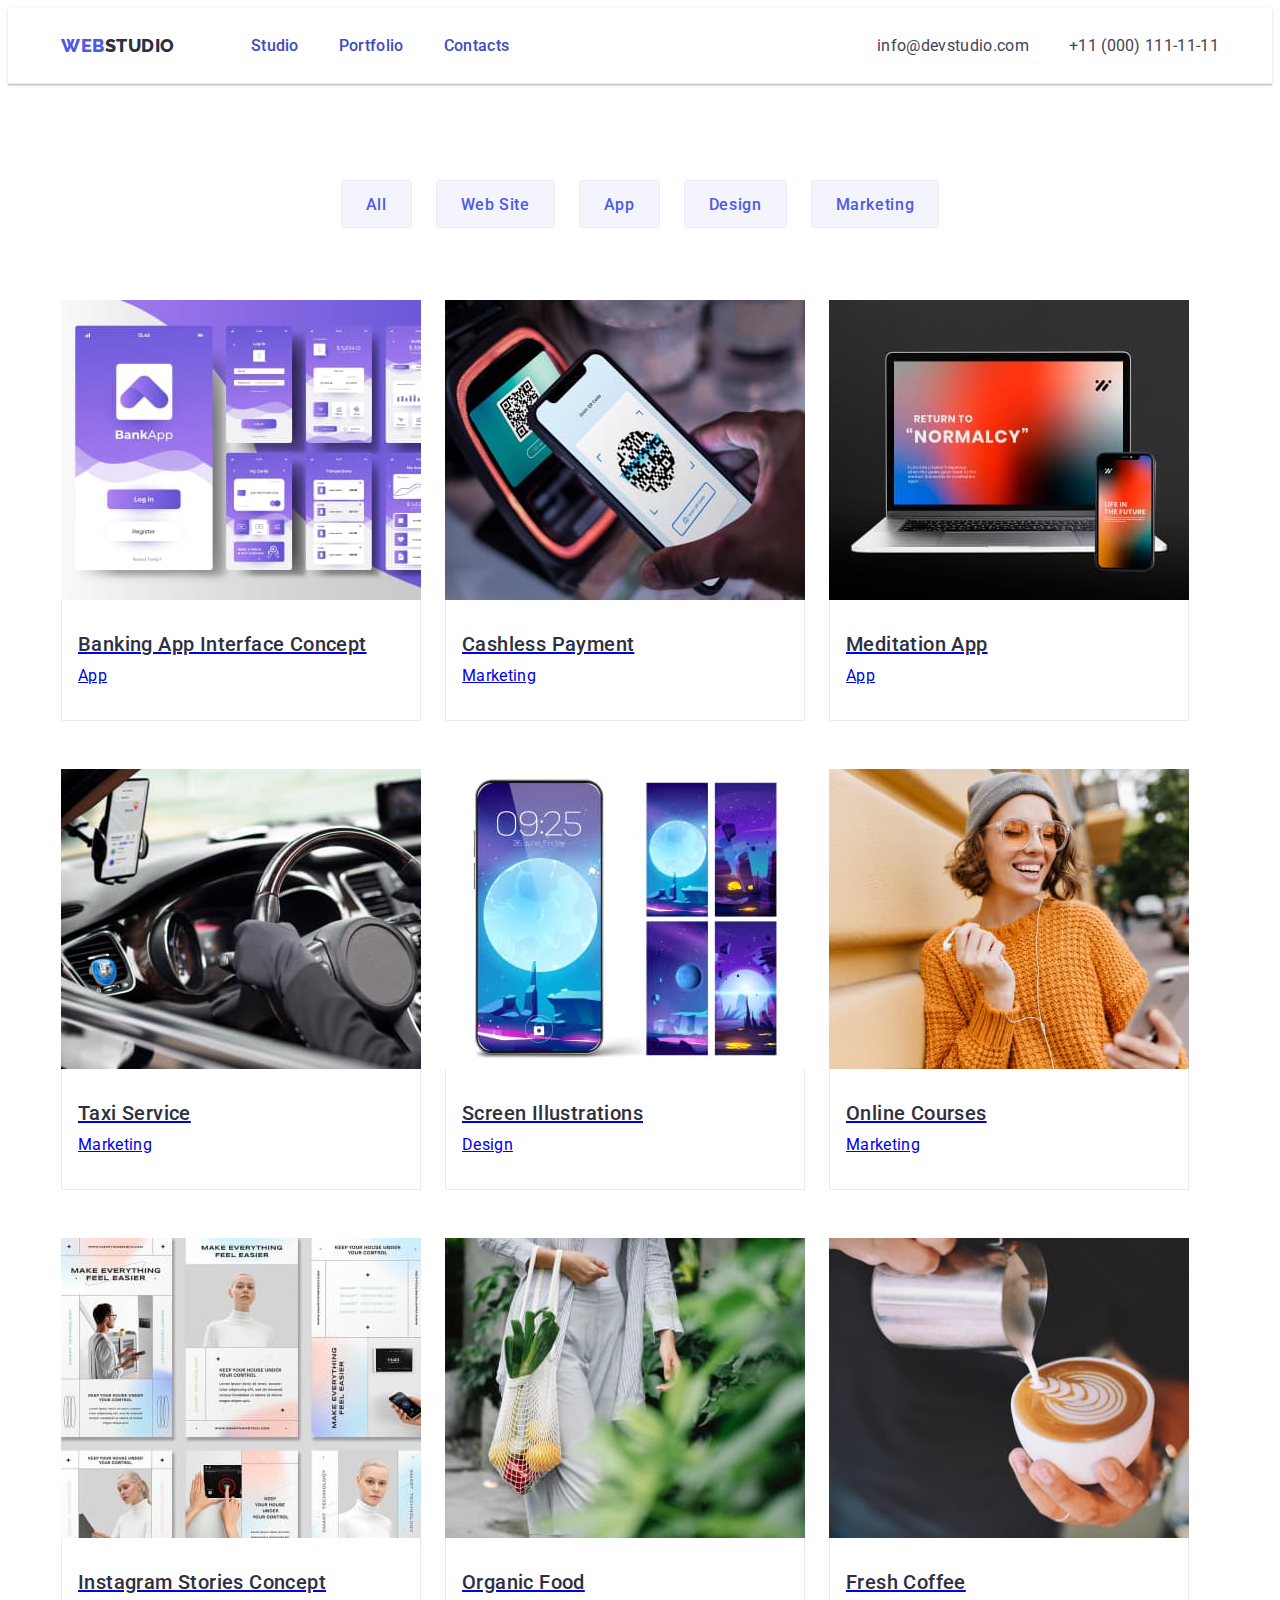
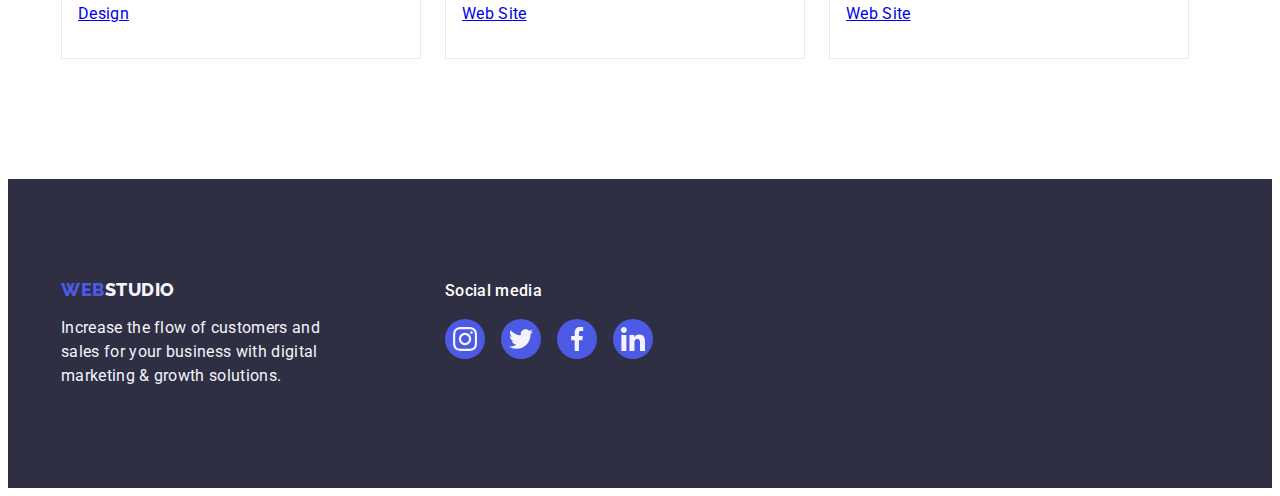
==== portfolio.html @ 9610e41e "05" ====
<!DOCTYPE html>
<html lang="en">
  <head>
    <meta charset="UTF-8" />
    <meta name="viewport" content="width=device-width, initial-scale=1.0" />
    <title>Document</title>
    <link rel="preconnect" href="https://fonts.googleapis.com" />
    <link rel="preconnect" href="https://fonts.gstatic.com" crossorigin />
    <link
      href="https://fonts.googleapis.com/css2?family=Raleway:wght@800&family=Roboto:wght@400;500;700;900&display=swap"
      rel="stylesheet"
    />
    <link
      rel="stylesheet"
      href="https://cdnjs.cloudflare.com/ajax/libs/modern-normalize/2.0.0/modern-normalize.min.css"
      integrity="sha512-4xo8blKMVCiXpTaLzQSLSw3KFOVPWhm/TRtuPVc4WG6kUgjH6J03IBuG7JZPkcWMxJ5huwaBpOpnwYElP/m6wg=="
      crossorigin="anonymous"
      referrerpolicy="no-referrer"
    />
    <link rel="stylesheet" href="./css/styles.css" />
  </head>
  <body class="body">
    <header class="header">
      <div class="container header-container">
        <nav class="header-nav">
          <a class="header-logo link" href="./index.html"
            >Web<span class="header-logo-studio link">Studio</span></a
          >
          <ul class="header-list list">
            <li class="header-item">
              <a class="header-link link" href="./index.html">Studio</a>
            </li>
            <li class="header-item">
              <a class="header-link link" href="./portfolio.html">Portfolio</a>
            </li>
            <li class="header-item">
              <a class="header-link link" href="">Contacts</a>
            </li>
          </ul>
        </nav>
        <address class="header-addres">
          <ul class="header-list list">
            <li class="header-item">
              <a class="header-cont link" href="mailto:info@devstudio.com"
                >info@devstudio.com</a
              >
            </li>
            <li class="header-item">
              <a class="header-cont link" href="tel:+110001111111"
                >+11 (000) 111-11-11</a
              >
            </li>
          </ul>
        </address>
      </div>
    </header>
    <main>
      <section class="section">
        <div class="container port-container">
          <h1 class="visually-hidden">Section1</h1>
          <ul class="port-list-container list">
            <li class="port-item">
              <button class="port-btn" type="button">All</button>
            </li>
            <li class="port-item">
              <button class="port-btn" type="button">Web Site</button>
            </li>
            <li class="port-item">
              <button class="port-btn" type="button">App</button>
            </li>
            <li class="port-item">
              <button class="port-btn" type="button">Design</button>
            </li>
            <li class="port-item">
              <button class="port-btn" type="button">Marketing</button>
            </li>
          </ul>
          <ul class="port-list list">
            <li class="port-item">
              <a class="link-link" href="#">
                <div class="port-img">
                  <img
                    src="./images/Banking.jpg"
                    alt="Banking App Interface
            Concept"
                    width="360"
                    height="300"
                  />
                  <p class="port-img-text">
                    14 Stylish and User-Friendly App Design Concepts · Task
                    Manager App · Calorie Tracker App · Exotic Fruit Ecommerce
                    App · Cloud Storage App
                  </p>
                </div>
                <div class="list-container">
                  <h2 class="port-title">Banking App Interface Concept</h2>
                  <p class="port-text">App</p>
                </div>
              </a>
            </li>
            <li class="port-item">
              <a class="link-link" href="#">
                <div class="port-img">
                  <img
                    src="./images/Cashless.jpg"
                    alt="Cashless Payment"
                    width="360"
                    height="300"
                  />
                  <p class="port-img-text">
                    14 Stylish and User-Friendly App Design Concepts · Task
                    Manager App · Calorie Tracker App · Exotic Fruit Ecommerce
                    App · Cloud Storage App
                  </p>
                </div>
                <div class="list-container">
                  <h2 class="port-title">Cashless Payment</h2>
                  <p class="port-text">Marketing</p>
                </div>
              </a>
            </li>
            <li class="port-item">
              <a class="link-link" href="#">
                <div class="port-img">
                  <img
                    src="./images/Meditation.jpg"
                    alt="Meditation App"
                    width="360"
                    height="300"
                  />
                  <p class="port-img-text">
                    14 Stylish and User-Friendly App Design Concepts · Task
                    Manager App · Calorie Tracker App · Exotic Fruit Ecommerce
                    App · Cloud Storage App
                  </p>
                </div>
                <div class="list-container">
                  <h2 class="port-title">Meditation App</h2>
                  <p class="port-text">App</p>
                </div>
              </a>
            </li>
            <li class="port-item">
              <a class="link-link" href="#">
                <div class="port-img">
                  <img
                    src="./images/Taxi.jpg"
                    alt="Taxi Service"
                    width="360"
                    height="300"
                  />
                  <p class="port-img-text">
                    14 Stylish and User-Friendly App Design Concepts · Task
                    Manager App · Calorie Tracker App · Exotic Fruit Ecommerce
                    App · Cloud Storage App
                  </p>
                </div>
                <div class="list-container">
                  <h2 class="port-title">Taxi Service</h2>
                  <p class="port-text">Marketing</p>
                </div>
              </a>
            </li>
            <li class="port-item">
              <a class="link-link" href="#">
                <div class="port-img">
                  <img
                    src="./images/Screen.jpg"
                    alt="Screen Illustrations"
                    width="360"
                    height="300"
                  />
                  <p class="port-img-text">
                    14 Stylish and User-Friendly App Design Concepts · Task
                    Manager App · Calorie Tracker App · Exotic Fruit Ecommerce
                    App · Cloud Storage App
                  </p>
                </div>
                <div class="list-container">
                  <h2 class="port-title">Screen Illustrations</h2>
                  <p class="port-text">Design</p>
                </div>
              </a>
            </li>
            <li class="port-item">
              <a class="link-link" href="#">
                <div class="port-img">
                  <img
                    src="./images/Online.jpg"
                    alt="Online Courses"
                    width="360"
                    height="300"
                  />
                  <p class="port-img-text">
                    14 Stylish and User-Friendly App Design Concepts · Task
                    Manager App · Calorie Tracker App · Exotic Fruit Ecommerce
                    App · Cloud Storage App
                  </p>
                </div>
                <div class="list-container">
                  <h2 class="port-title">Online Courses</h2>
                  <p class="port-text">Marketing</p>
                </div>
              </a>
            </li>
            <li class="port-item">
              <a class="link-link" href="#">
                <div class="port-img">
                  <img
                    src="./images/Instagram.jpg"
                    alt="Instagram Stories Concept"
                    width="360"
                    height="300"
                  />
                  <p class="port-img-text">
                    14 Stylish and User-Friendly App Design Concepts · Task
                    Manager App · Calorie Tracker App · Exotic Fruit Ecommerce
                    App · Cloud Storage App
                  </p>
                </div>
                <div class="list-container">
                  <h2 class="port-title">Instagram Stories Concept</h2>
                  <p class="port-text">Design</p>
                </div>
              </a>
            </li>
            <li class="port-item">
              <a class="link-link" href="#">
                <div class="port-img">
                  <img
                    src="./images/Organic.jpg"
                    alt="Organic Food"
                    width="360"
                    height="300"
                  />
                  <p class="port-img-text">
                    14 Stylish and User-Friendly App Design Concepts · Task
                    Manager App · Calorie Tracker App · Exotic Fruit Ecommerce
                    App · Cloud Storage App
                  </p>
                </div>
                <div class="list-container">
                  <h2 class="port-title">Organic Food</h2>
                  <p class="port-text">Web Site</p>
                </div>
              </a>
            </li>
            <li class="port-item">
              <a class="link-link" href="#">
                <div class="port-img">
                  <img
                    src="./images/Fresh.jpg"
                    alt="Fresh Coffee"
                    width="360"
                    height="300"
                  />
                  <p class="port-img-text">
                    14 Stylish and User-Friendly App Design Concepts · Task
                    Manager App · Calorie Tracker App · Exotic Fruit Ecommerce
                    App · Cloud Storage App
                  </p>
                </div>
                <div class="list-container">
                  <h2 class="port-title">Fresh Coffee</h2>
                  <p class="port-text">Web Site</p>
                </div>
              </a>
            </li>
          </ul>
        </div>
      </section>
    </main>
    <footer class="footer">
      <div class="container footer-footer">
        <div class="footer-container">
          <a class="footer-logo link" href="./index.html"
            >Web<span class="footer-logo-studio link">Studio</span></a
          >
          <p class="footer-text">
            Increase the flow of customers and sales for your business with
            digital marketing & growth solutions.
          </p>
        </div>
        <div class="footer-soc">
          <p class="footer-media">Social media</p>
          <ul class="footer-soc-list list">
            <li class="footer-soc-item">
              <a class="footer-soc-link link" href>
                <svg class="footer-soc-soc" width="24" height="24">
                  <use href="./images/icons.svg#icon-instagram"></use></svg
              ></a>
            </li>
            <li class="footer-soc-item">
              <a class="footer-soc-link link" href>
                <svg class="footer-soc-soc" width="24" height="24">
                  <use href="./images/icons.svg#icon-twitter"></use></svg
              ></a>
            </li>
            <li class="footer-soc-item">
              <a class="footer-soc-link link" href>
                <svg class="footer-soc-soc" width="24" height="24">
                  <use href="./images/icons.svg#icon-facebook"></use></svg
              ></a>
            </li>
            <li class="footer-soc-item">
              <a class="footer-soc-link link" href>
                <svg class="footer-soc-soc" width="24" height="24">
                  <use href="./images/icons.svg#icon-linkedin"></use></svg
              ></a>
            </li>
          </ul>
        </div>
      </div>
    </footer>
  </body>
</html>
---- css/styles.css ----
:root {
    --body-color: #434455;
    --grad-hero: linear-gradient(rgba(46, 47, 66, 0.70), rgba(46, 47, 66, 0.70));
    --custom-icon: #8e8f99;
    --text-color: #2e2f42;
    --color-white: #FFF;
    --port-img-text: #f4f4fd;
    --fill-icon: #f4f4fd;
}

.link {
    text-decoration: none;
}

.list {
    list-style: none;
}

.visually-hidden {
    position: absolute;
    width: 1px;
    height: 1px;
    margin: -1px;
    border: 0;
    padding: 0;
    white-space: nowrap;
    clip-path: inset(100%);
    clip: rect(0 0 0 0);
    overflow: hidden;
}

p,
h1,
h2,
h3,
h4,
h5,
h6 {
    margin: 0;
}

ul {
    padding-left: 0;
    margin: 0;
}

img {
    display: block;
}

.container {
    width: 1158px;
    padding-left: 15px;
    padding-right: 15px;
    margin: 0 auto;
}

.body {
    font-family: 'Roboto', sans-serif;
    color: #434455;
    background-color: #FFFFFF;
}

/*----------HEADER----------*/

.container {}

.header-logo {
    font-family: 'Raleway', sans-serif;
    font-style: normal;
    font-weight: 800;
    font-size: 18px;
    line-height: 1.17;
    letter-spacing: 0.03em;
    text-transform: uppercase;
    color: #4D5AE5;
    margin-right: 76px
}

.header-container {
    display: flex;
    justify-content: space-between;
}

.header-logo-studio {
    font-family: 'Raleway',
        sans-serif;
    font-style: normal;
    font-weight: 800;
    font-size: 18px;
    line-height: 1.17;
    letter-spacing: 0.03em;
    text-transform: uppercase;
    color: #2E2F42;
}

.header-nav {
    display: flex;
    align-items: center;
}

.header-contacts {
    display: flex;
    align-items: center;
}

.header-list {
    display: flex;
    gap: 40px;
}

.header {
    background-color: none;
    padding-top: 25.5px;
    padding-bottom: 25.5px;
    border-bottom: 1px solid #e7e9fc;
    box-shadow: 0px 1px 6px 0px rgba(46, 47, 66, 0.08), 0px 1px 1px 0px rgba(46, 47, 66, 0.16), 0px 2px 1px 0px rgba(46, 47, 66, 0.08);
}

.header-link {
    font-weight: 500;
    font-size: 16px;
    line-height: 1.5;
    letter-spacing: 0.02em;
    color: #2E2F42;
    padding-top: 24px;
    padding-bottom: 24px;
    position: relative;
    color: #404bbf;
    transition: color 250ms cubic-bezier(0.4, 0, 0.2, 1);
}

.header-link::after {
    content: '';
    position: absolute;
    left: 0;
    bottom: -1px;
    height: 4px;
    background-color: #404bbf;
    border-radius: 2px;
}

.header-link:hover {
    color: #404bbf;
}

.header-link:focus {
    color: #404bbf;
}


.header-addres {
    display: flex;
    align-items: center;
    gap: 40px;
    font-style: normal
}

.addres-container {}

.header-cont {
    font-weight: 400;
    font-size: 16px;
    line-height: 1.5;
    letter-spacing: 0.02em;
    color: var(--body-color);
    padding-top: 24px;
    padding-bottom: 24px;
    transition: color 250ms cubic-bezier(0.4, 0, 0.2, 1);
}

.header-cont:hover {
    color: #404bbf;
}

.header-cont:focus {
    color: #404bbf;
}


/*----------HERO----------*/

.hero {
    background-color: #2E2F42;
    background-image: var(--grad-hero), url(../images/hero-bg.jpg);
    background-repeat: no-repeat;
    background-position: center;
    background-size: cover;
    padding-top: 188px;
    padding-bottom: 188px;
    max-width: 1440px;
}

.hero-title {
    font-weight: 700;
    font-size: 56px;
    line-height: 1.07;
    letter-spacing: 0.02em;
    text-align: center;
    color: #FFFFFF;
    max-width: 496px;
    flex-direction: column;
    flex-shrink: 0;
}

.hero-container {
    display: flex;
    flex-direction: column;
    align-items: center;
    gap: 48px;
}

.btn {}

.btn {
    font-family: 'Roboto',
        sans-serif;
    font-style: normal;
    font-weight: 500;
    font-size: 16px;
    line-height: 1.5;
    letter-spacing: 0.04em;
    color: #FFFFFF;
    background-color: #4D5AE5;
    cursor: pointer;
    display: block;
    min-width: 169px;
    height: 56px;
    border: none;
    border-radius: 4px;
    transition: background-color 250ms cubic-bezier(0.4, 0, 0.2, 1);
}

.btn:hover {
    background-color: #404BBF;
}

.btn:focus {
    background-color: #404BBF;
}

/*----------ABOUT----------*/

.about {
    background-color: #FFFFFF;
    padding-top: 120px;
    padding-bottom: 120px;
}

.about-list {
    display: flex;
    gap: 24px;
}

.about-item {}

.about-title {
    font-weight: 500;
    font-size: 20px;
    line-height: 1.2;
    letter-spacing: 0.02em;
    color: #2E2F42;
    display: flex;
    flex-direction: column;
    margin-bottom: 8px;
}

.about-top-text {
    font-weight: 400;
    font-size: 16px;
    line-height: 1.5;
    letter-spacing: 0.02em;
    color: var(--body-color);
    display: flex;
    width: 264px;
    flex-direction: column;
    align-items: flex-start;
    gap: 8px;
}

.about-icon {
    display: flex;
    align-items: center;
    justify-content: center;
    height: 112px;
    background-color: #f4f4fd;
    border-radius: 4px;
    margin-bottom: 8px;
}

.about-icons {}

.image-container {
    display: flex;
    flex-direction: column;
    align-items: center;
}

.image {
    background-color: #FFFFFF;
    padding-top: 0;
    padding-bottom: 120px;
    display: flex;
}

.image-title {
    font-weight: 700;
    font-size: 36px;
    line-height: 1.11;
    text-align: center;
    letter-spacing: 0.02em;
    text-transform: capitalize;
    color: #2E2F42;
    margin-bottom: 72px;
}

.image-list {
    display: flex;
    gap: 24px;
}

.image-item {
    display: inline-flex;
    flex-direction: column;
    align-items: flex-start;
}

/*----------TEAM----------*/

.team {
    background-color: #F4F4FD;
    padding-top: 120px;
    padding-bottom: 120px;
}

.team-container {
    display: flex;
    flex-direction: column;
    align-items: center;
}

.team-list {
    display: flex;
    gap: 24px;
}

.team-comand {
    padding: 32px 0px;
}

.team-item {
    background-color: #FFFFFF;
    display: inline-flex;
    flex-direction: column;
    justify-content: center;
    align-items: center;
    border-radius: 0px 0px 4px 4px;
    box-shadow: 0px 2px 1px 0px rgba(46, 47, 66, 0.08), 0px 1px 1px 0px rgba(46, 47, 66, 0.16), 0px 1px 6px 0px rgba(46, 47, 66, 0.08);
}

.team-our {
    font-weight: 700;
    font-size: 36px;
    line-height: 1.11;
    letter-spacing: 0.02em;
    text-align: center;
    text-transform: capitalize;
    color: #2E2F42;
    margin-bottom: 72px;
}

.team-name {
    font-weight: 500;
    font-size: 20px;
    line-height: 1.2;
    letter-spacing: 0.02em;
    color: #2E2F42;
    display: flex;
    justify-content: center;
    text-align: center;
    margin-bottom: 8px
}

.team-work {
    font-weight: 400;
    font-size: 16px;
    line-height: 1.5;
    letter-spacing: 0.02em;
    color: var(--body-color);
    display: flex;
    justify-content: center;
    text-align: center;
}

.team-soc-list {
    display: flex;
    justify-content: center;
    gap: 24px;
    margin-top: 8px;
}

.team-soc-item {
    width: 40px;
    height: 40px;
}

.team-soc-link {
    width: 100%;
    height: 100%;
    border-radius: 50%;
    background-color: #4D5AE5;
    display: flex;
    align-items: center;
    justify-content: center;
    transition: background-color 250ms cubic-bezier(0.4, 0, 0.2, 1);
}

.team-soc-link:hover {
    background-color: #404bbf;
}

.team-soc-link:focus {
    background-color: #404bbf;
}

.team-soc-soc {
    fill: var(--fill-icon);
}


.section-customers {
    padding-top: 120px;
    padding-bottom: 120px;
}

.customers-text {
    font-size: 36px;
    line-height: 1.11;
    color: var(--text-color);
    margin-bottom: 72px;
    text-align: center;
}

.customers-item {
    display: flex;
    gap: 24px;
}

.customers-list {
    width: calc((100% - 120px) / 6);
    height: 88px;
}

.customers-link {
    width: 100%;
    height: 100%;
    border: 1px solid #8e8f99;
    border-radius: 4px;
    display: flex;
    align-items: center;
    justify-content: center;
    color: var(--custom-icon);
    transition: border-color 250ms cubic-bezier(0.4, 0, 0.2, 1),
            color 250ms cubic-bezier(0.4, 0, 0.2, 1);
}

.customers-icon {
    fill: currentColor;
}

.customers-link:hover {
    border-color: #404bbf;
    color: #404bbf;
}

.customers-link:focus {
    border-color: #404bbf;
    color: #404bbf;
}

/*----------FOOTER----------*/

.footer-container {
    flex-direction: column;
    margin-right: 120px;
}

.footer-footer {
    display: flex;
    align-items: baseline;
}

.footer {
    background-color: #2E2F42;
    padding-top: 100px;
    padding-bottom: 100px;
}

.footer-logo {
    font-family: 'Raleway', sans-serif;
    font-style: normal;
    font-weight: 800;
    font-size: 18px;
    line-height: 1.17;
    letter-spacing: 0.03em;
    text-transform: uppercase;
    color: #4D5AE5;
    display: inline-block;
    margin-bottom: 16px;
}

.footer-logo-studio {
    font-family: 'Raleway', sans-serif;
    font-style: normal;
    font-weight: 800;
    font-size: 18px;
    line-height: 1.17;
    letter-spacing: 0.03em;
    text-transform: uppercase;
    color: #F4F4FD;
    margin-bottom: 16px;
}
   
.footer-text {
    font-weight: 400;
    font-size: 16px;
    line-height: 1.5;
    letter-spacing: 0.02em;
    color: #F4F4FD;
    display: flex;
    width: 264px;
    flex-direction: column;
    flex-shrink: 0;
}

.footer-soc {
    margin-right: 120px;
}

.footer-media {
    font-weight: 500;
    font-size: 16px;
    line-height: 1.5;
    letter-spacing: 0.02em;
    color: var(--color-white);
    margin-bottom: 16px;
}

.footer-soc-list {
    display: flex;
    gap: 16px;
}

.footer-soc-item {
    width: 40px;
    height: 40px;
}

.footer-soc-link {
    width: 100%;
    height: 100%;
    border-radius: 50%;
    background-color: #4D5AE5;
    display: flex;
    align-items: center;
    justify-content: center;
    transition: background-color 250ms cubic-bezier(0.4, 0, 0.2, 1);
}

.footer-soc-link:hover {
    background-color: #31d0aa;
}

.footer-soc-link:focus {
    background-color: #31d0aa;
}

.footer-soc-soc {
    fill:var(--fill-icon);
}

/*----------PORTFOLIO ----------*/

.port {}

.section {
    display: flex;
    padding-top: 96px;
    padding-bottom: 120px;
}

.port-container {
    display: flex;
    flex-wrap: wrap;
    flex-direction: column
}

.list-container {
    padding: 32px 16px;
    border: 1px solid #e7e9fc;
    border-top: none;
}

.port-list-container {
    display: flex;
    justify-content: center;
    margin-bottom: 72px;
    gap: 24px;
}

.port-list {
    display: flex;
    gap: 24px;
    flex-wrap: wrap;
    row-gap: 48px;
}

.port-item {}
    

.port-btn {
    font-family: 'Roboto',
        sans-serif;
    font-style: normal;
    font-weight: 500;
    font-size: 16px;
    line-height: 1.5;
    letter-spacing: 0.04em;
    color: #4D5AE5;
    background-color: #F4F4FD;
    padding: 12px 24px;
    max-height: 48px;
    border-radius: 4px;
    border: 1px solid #e7e9fc;
    transition: color 250ms cubic-bezier(0.4, 0, 0.2, 1),
        background-color 250ms cubic-bezier(0.4, 0, 0.2, 1),
        border-color 250ms cubic-bezier(0.4, 0, 0.2, 1),
        box-shadow 250ms cubic-bezier(0.4, 0, 0.2, 1);
    }

.port-btn:hover {
    background-color: #404BBF;
    color: #FFFFFF;
    cursor: pointer;
    border: 1px solid transparent;
    box-shadow: 0px 3px 1px rgba(0, 0, 0, 0.1),
        0px 2px 1px rgba(0, 0, 0, 0.08),
        0px 2px 2px rgba(0, 0, 0, 0.12);
}

.port-btn:focus {
    background-color: #404BBF;
    color: #FFFFFF;
    cursor: pointer;
    border: 1px solid transparent;
    box-shadow: 0px 3px 1px rgba(0, 0, 0, 0.1),
            0px 2px 1px rgba(0, 0, 0, 0.08),
            0px 2px 2px rgba(0, 0, 0, 0.12);
}

.link-link {
    display: block;
    transition: box-shadow 250ms cubic-bezier(0.4, 0, 0.2, 1);
}

.link-link:hover {
    box-shadow: 0px 1px 6px rgba(46, 47, 66, 0.08),
        0px 1px 1px rgba(46, 47, 66, 0.16),
        0px 2px 1px rgba(46, 47, 66, 0.08);
}

.link-link:focus {
    box-shadow: 0px 1px 6px rgba(46, 47, 66, 0.08),
        0px 1px 1px rgba(46, 47, 66, 0.16),
        0px 2px 1px rgba(46, 47, 66, 0.08);
}

.link-link:hover .port-img-text {
    transform: translateY(0%);
}

.link-link:focus .port-img-text {
    transform: translateY(0%);
}

.port-section {}

.port-item {}

.port-img {
    position: relative;
    overflow: hidden;
}

.port-img-text {
    position: absolute;
    top: 0;
    font-size: 16px;
    line-height: 1.5;
    letter-spacing: 0.02em;
    color: var(--port-img-text);
    padding: 40px 32px;
    background-color: #4d5ae5;
    height: 100%;
    width: 100%;
    transform: translateY(100%);
    transition: transform 250ms cubic-bezier(0.4, 0, 0.2, 1);
}

.port-title {
    font-weight: 500;
    font-size: 20px;
    line-height: 1.2;
    letter-spacing: 0.02em;
    color: #2E2F42;
    display: flex;
    flex-direction: column;
    justify-content: center;
    align-items: flex-start;
    align-self: stretch;
    margin-bottom: 8px;
}

.port-text {
    font-weight: 400;
    font-size: 16px;
    line-height: 1.5;
    letter-spacing: 0.02em;
    display: flex;
    flex-direction: column;
    justify-content: center;
    align-items: flex-start;
    gap: 8px;
    align-self: stretch;
}

.backdrop {
    position: fixed;
    top: 0;
    left: 0;
    width: 100%;
    height: 100%;
    background-color: rgba(46, 47, 66, 0.4);
    transition: opacity 250ms cubic-bezier(0.4, 0, 0.2, 1), visibility 250ms cubic-bezier(0.4, 0, 0.2, 1);
}

.is-hidden {
    opacity: 0;
    visibility: hidden;
    pointer-events: none;

}

.modal {
    position: absolute;
    top: 50%;
    left: 50%;
    transform: translate(-50%,-50%);
    width: 408px;
    min-height: 584px; 
    border-radius: 4px;
    background: #fcfcfc;
    box-shadow: 0px 2px 1px 0px rgba(0, 0, 0, 0.20), 0px 1px 3px 0px rgba(0, 0, 0, 0.12), 0px 1px 1px 0px rgba(0, 0, 0, 0.14);
    transition: transform 250ms cubic-bezier(0.4, 0, 0.2, 1);
}

.type {
    position: absolute;
    top: 24px;
    right: 24px;
    width: 24px;
    height: 24px;
    border-radius: 50%;
    display: flex;
    align-items: center;
    justify-content: center;
    background-color: #e7e9fc;
    border: 1px solid rgba(0, 0, 0, 0.1);
    padding: 0;
    cursor: pointer;
    transition: background-color 250ms cubic-bezier(0.4, 0, 0.2, 1), border 250ms cubic-bezier(0.4, 0, 0.2, 1);
}

.type:hover {
    background-color: #404bbf;
    border: none;
    fill: #ffffff;
}

.type:focus {
    background-color: #404bbf;
    border: none;
    fill: #ffffff;
}

.modal-icon {
    transition: fill 250ms cubic-bezier(0.4, 0, 0.2, 1);
}
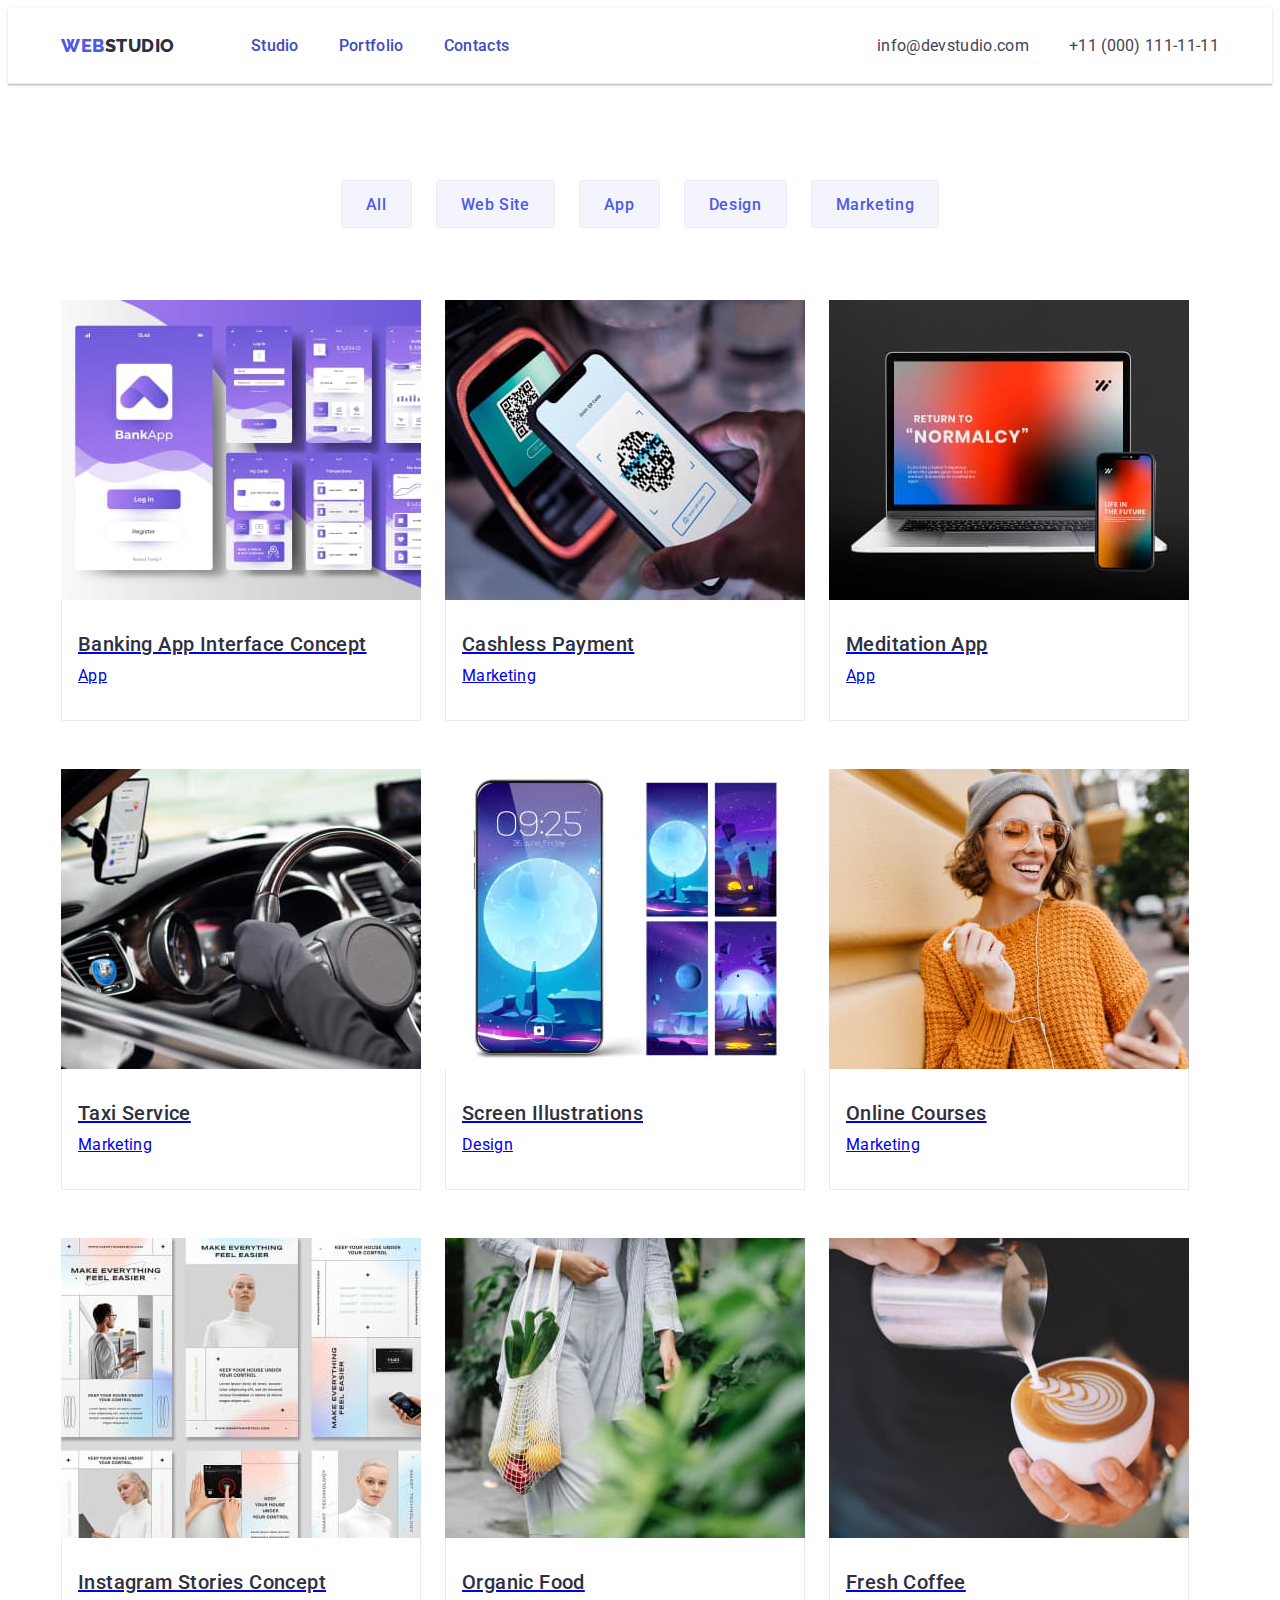
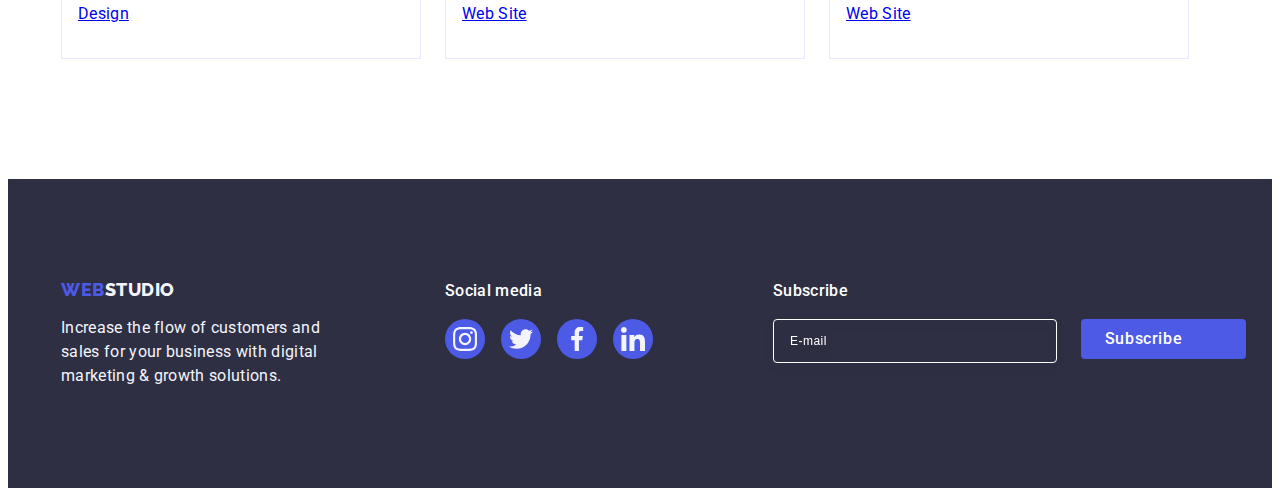
==== commit cd605cfa: "hw05" ====
--- a/portfolio.html
+++ b/portfolio.html
@@ -310,6 +310,27 @@
             </li>
           </ul>
         </div>
+        <div class="footer-form">
+          <p class="footer-form-text">Subscribe</p>
+          <form class="footer-form-form">
+            <label class="footer-form-label">
+              <input
+                class="footer-form-input"
+                name="email"
+                type="email"
+                placeholder="E-mail"
+              />
+            </label>
+            <label class="footer-form-label">
+              <button class="footer-form-btn" type="submit">
+                Subscribe
+                <svg class="footer-form-icon" width="24" height="24">
+                  <use href="./images/icons.svg#icon-Frame"></use>
+                </svg>
+              </button>
+            </label>
+          </form>
+        </div>
       </div>
     </footer>
   </body>
--- a/css/styles.css
+++ b/css/styles.css
@@ -578,6 +578,66 @@
 .footer-soc-soc {
     fill:var(--fill-icon);
 }
+
+.footer-form-text {
+    color: var(--white, #FFF);
+    font-size: 16px;
+    font-weight: 500;
+    line-height: 1.5;
+    letter-spacing: 0.02em;
+    margin-bottom: 16px;
+}
+
+.footer-form-form {
+    display: flex;
+    gap: 24px;
+}
+
+.footer-form-label {
+    
+}
+
+.footer-form-input {
+    width: 264px;
+    height: 40px;
+    border: 1px solid #ffffff;
+    background-color: transparent;
+    font-size: 12px;
+    line-height: 1.5;
+    letter-spacing: 0.04em;
+    padding-left: 16px;
+    filter: drop-shadow(0px 4px 4px rgba(0, 0, 0, 0.15));
+    border-radius: 4px;
+    color: #ffffff;
+}
+
+.footer-form-input::placeholder {
+    color: #ffffff;
+}
+
+.footer-form-btn {
+    min-width: 165px;
+    height: 40px;
+    display: flex;
+    justify-content: center;
+    align-items: center;
+    font-family: "Roboto", sans-serif;
+    font-size: 16px;
+    font-weight: 500;
+    line-height: 1.5;
+    letter-spacing: 0.04em;
+    color: #ffffff;
+    cursor: pointer;
+    background-color: #4D5AE5;   
+    border: none;
+    border-radius: 4px;
+}
+
+.footer-form-icon {
+    margin-left: 16px;
+}
+
+.footer-form-btn
 
 /*----------PORTFOLIO ----------*/
 
@@ -762,6 +822,7 @@
     background: #fcfcfc;
     box-shadow: 0px 2px 1px 0px rgba(0, 0, 0, 0.20), 0px 1px 3px 0px rgba(0, 0, 0, 0.12), 0px 1px 1px 0px rgba(0, 0, 0, 0.14);
     transition: transform 250ms cubic-bezier(0.4, 0, 0.2, 1);
+    padding: 72px 24px;
 }
 
 .type {
@@ -795,4 +856,73 @@
 
 .modal-icon {
     transition: fill 250ms cubic-bezier(0.4, 0, 0.2, 1);
+}
+
+.modal-text {
+    color: var(--text-color);
+    text-align: center;
+    font-size: 16px;
+    font-weight: 500;
+    line-height: 24px;
+    letter-spacing: 0.32px;
+    margin-bottom: 16px;
+}
+
+.form-form {
+    margin-bottom: 8px;
+}
+
+.form-label {
+    color: var(--lightslate, #8E8F99);
+    font-size: 12px;
+    line-height: 1.17;
+    letter-spacing: 0.04em;
+    display: block;
+    margin-bottom: 4px;
+}
+
+.form-input {
+    position: relative;
+    
+}
+
+.form-contact {
+    width: 360px;
+    height: 40px;
+    border-radius: 4px;
+    
+    border: 1px solid var(--navyblue-modal, rgba(46, 47, 66, 0.40));
+}
+
+.form-contact-comment {
+    width: 360px;
+    height: 120px;
+    border-radius: 4px;
+    flex-shrink: 0;
+    border: 1px solid var(--navyblue-modal, rgba(46, 47, 66, 0.40));
+    margin-bottom: 16px;
+}
+
+.form-contact-checkbox {
+    color: var(--lightslate, #8E8F99);
+    font-size: 12px;
+    line-height: 14px;
+    /* 116.667% */
+    letter-spacing: 0.48px;
+}
+
+.form-contact-btn {}
+
+.form-btn {
+    width: 169px;
+    height: 56px;
+    padding: 16px 32px;
+    align-items: flex-start;
+    gap: 10px;
+    margin-left: 119px;
+    margin-top: 24px;
+    color: #ffffff;
+    border-radius: 4px;
+    background: var(--iris, #4D5AE5);
+    box-shadow: 0px 4px 4px 0px rgba(0, 0, 0, 0.15);
 }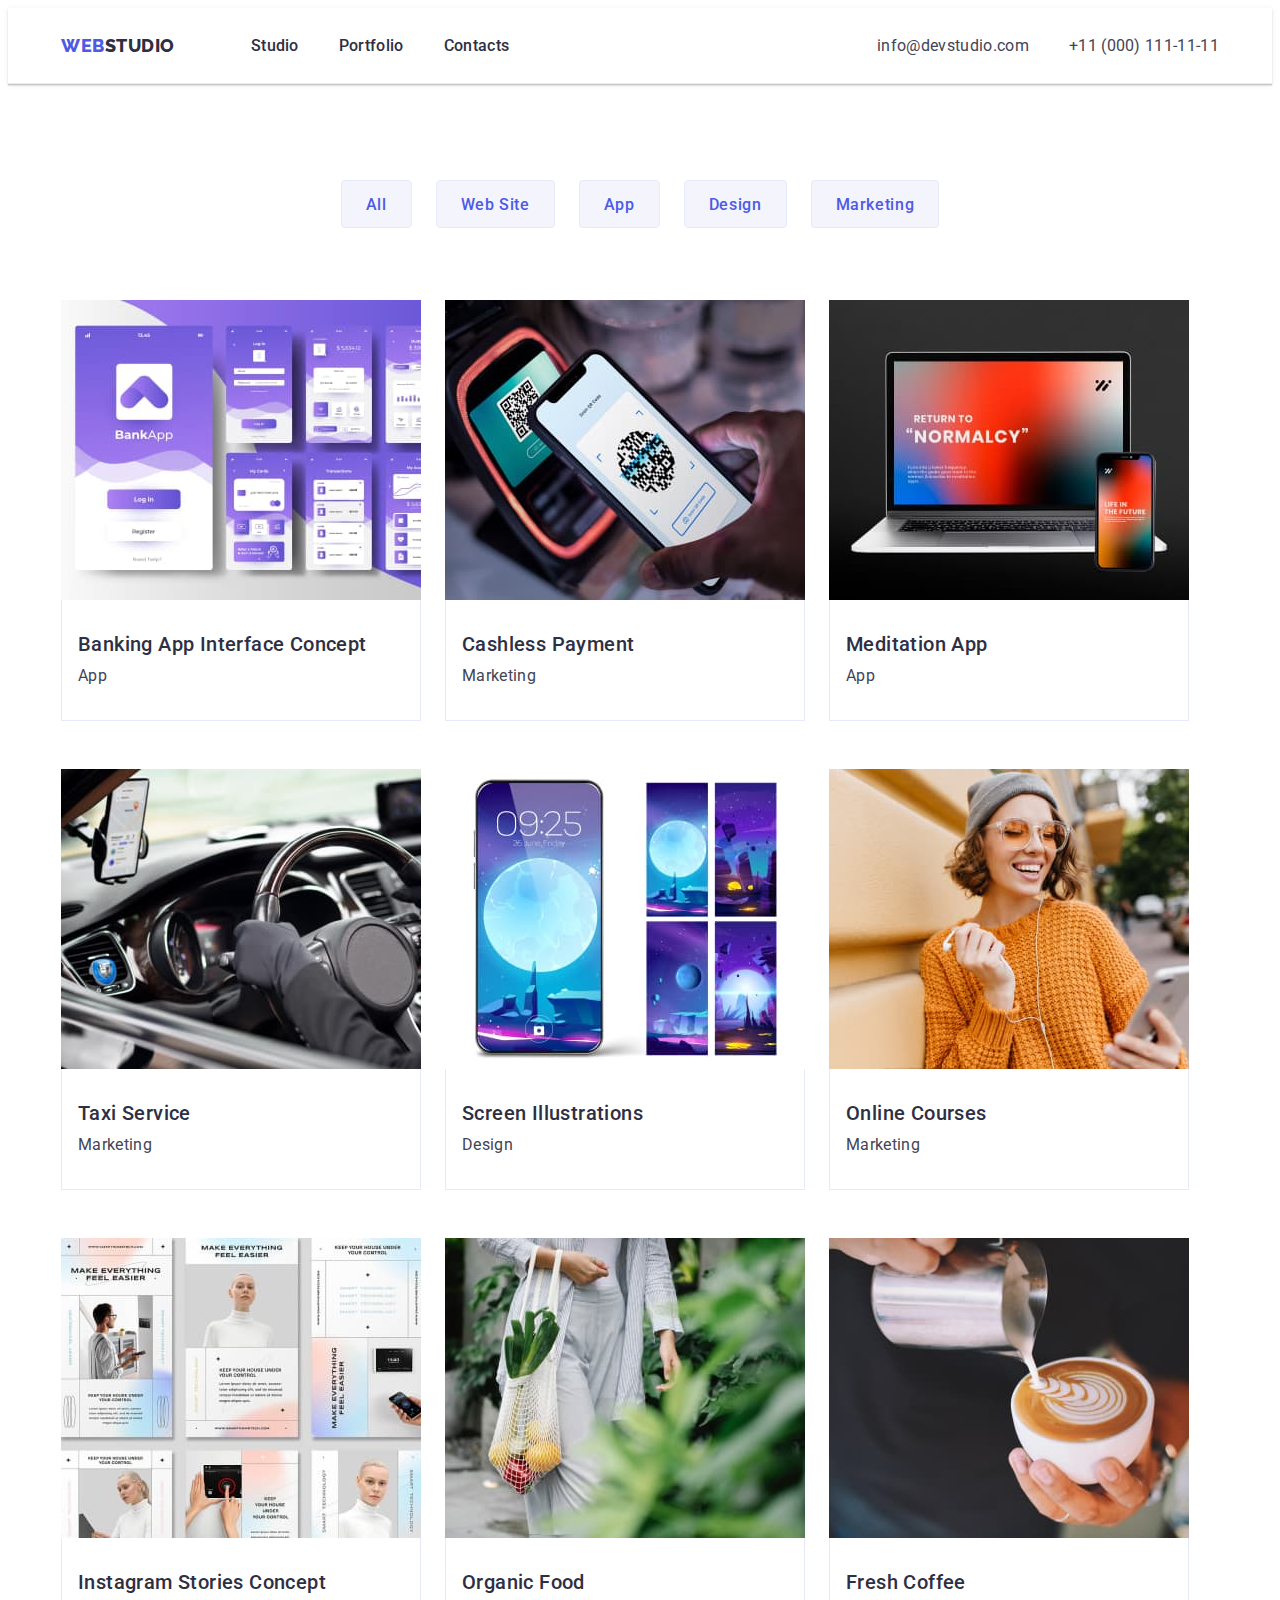
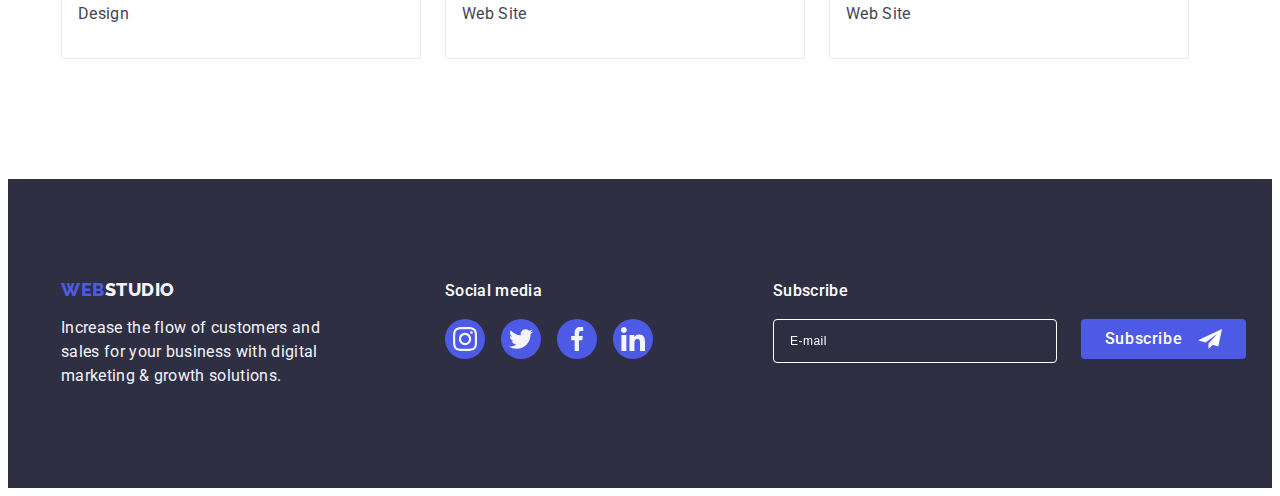
==== commit ef74c01a: "05" ====
--- a/portfolio.html
+++ b/portfolio.html
@@ -28,10 +28,16 @@
           >
           <ul class="header-list list">
             <li class="header-item">
-              <a class="header-link link" href="./index.html">Studio</a>
-            </li>
-            <li class="header-item">
-              <a class="header-link link" href="./portfolio.html">Portfolio</a>
+              <a class="header-link link header-studio" href="./index.html"
+                >Studio</a
+              >
+            </li>
+            <li class="header-item">
+              <a
+                class="header-link link header-portfolio"
+                href="./portfolio.html"
+                >Portfolio</a
+              >
             </li>
             <li class="header-item">
               <a class="header-link link" href="">Contacts</a>
@@ -77,7 +83,7 @@
           </ul>
           <ul class="port-list list">
             <li class="port-item">
-              <a class="link-link" href="#">
+              <a class="link-link link" href="#">
                 <div class="port-img">
                   <img
                     src="./images/Banking.jpg"
@@ -99,7 +105,7 @@
               </a>
             </li>
             <li class="port-item">
-              <a class="link-link" href="#">
+              <a class="link-link link" href="#">
                 <div class="port-img">
                   <img
                     src="./images/Cashless.jpg"
@@ -120,7 +126,7 @@
               </a>
             </li>
             <li class="port-item">
-              <a class="link-link" href="#">
+              <a class="link-link link" href="#">
                 <div class="port-img">
                   <img
                     src="./images/Meditation.jpg"
@@ -141,7 +147,7 @@
               </a>
             </li>
             <li class="port-item">
-              <a class="link-link" href="#">
+              <a class="link-link link" href="#">
                 <div class="port-img">
                   <img
                     src="./images/Taxi.jpg"
@@ -162,7 +168,7 @@
               </a>
             </li>
             <li class="port-item">
-              <a class="link-link" href="#">
+              <a class="link-link link" href="#">
                 <div class="port-img">
                   <img
                     src="./images/Screen.jpg"
@@ -183,7 +189,7 @@
               </a>
             </li>
             <li class="port-item">
-              <a class="link-link" href="#">
+              <a class="link-link link" href="#">
                 <div class="port-img">
                   <img
                     src="./images/Online.jpg"
@@ -204,7 +210,7 @@
               </a>
             </li>
             <li class="port-item">
-              <a class="link-link" href="#">
+              <a class="link-link link" href="#">
                 <div class="port-img">
                   <img
                     src="./images/Instagram.jpg"
@@ -225,7 +231,7 @@
               </a>
             </li>
             <li class="port-item">
-              <a class="link-link" href="#">
+              <a class="link-link link" href="#">
                 <div class="port-img">
                   <img
                     src="./images/Organic.jpg"
@@ -246,7 +252,7 @@
               </a>
             </li>
             <li class="port-item">
-              <a class="link-link" href="#">
+              <a class="link-link link" href="#">
                 <div class="port-img">
                   <img
                     src="./images/Fresh.jpg"
@@ -321,14 +327,12 @@
                 placeholder="E-mail"
               />
             </label>
-            <label class="footer-form-label">
-              <button class="footer-form-btn" type="submit">
-                Subscribe
-                <svg class="footer-form-icon" width="24" height="24">
-                  <use href="./images/icons.svg#icon-Frame"></use>
-                </svg>
-              </button>
-            </label>
+            <button class="footer-form-btn" type="submit">
+              Subscribe
+              <svg class="footer-form-icon" width="24" height="24">
+                <use href="./images/icons.svg#icon-Frame"></use>
+              </svg>
+            </button>
           </form>
         </div>
       </div>
--- a/css/styles.css
+++ b/css/styles.css
@@ -6,6 +6,7 @@
     --color-white: #FFF;
     --port-img-text: #f4f4fd;
     --fill-icon: #f4f4fd;
+    --cheked: #404bbf;
 }
 
 .link {
@@ -126,16 +127,49 @@
     padding-top: 24px;
     padding-bottom: 24px;
     position: relative;
-    color: #404bbf;
     transition: color 250ms cubic-bezier(0.4, 0, 0.2, 1);
 }
 
-.header-link::after {
+.header-studio:hover::before {
     content: '';
     position: absolute;
     left: 0;
+    width: 48px;
+    height: 4px;
     bottom: -1px;
+    background-color: #404bbf;
+    border-radius: 2px;
+}
+
+.header-studio:hover::after {
+    content: '';
+    position: absolute;
+    left: 0;
+    width: 48px;
     height: 4px;
+    bottom: -1px;
+    background-color: #404bbf;
+    border-radius: 2px;
+}
+
+.header-portfolio:hover::before {
+    content: '';
+    position: absolute;
+    left: 0;
+    width: 66px;
+    height: 4px;
+    bottom: -1px;
+    background-color: #404bbf;
+    border-radius: 2px;
+}
+
+.header-portfolio:hover::after {
+    content: '';
+    position: absolute;
+    left: 0;
+    width: 66px;
+    height: 4px;
+    bottom: -1px;
     background-color: #404bbf;
     border-radius: 2px;
 }
@@ -461,7 +495,7 @@
     justify-content: center;
     color: var(--custom-icon);
     transition: border-color 250ms cubic-bezier(0.4, 0, 0.2, 1),
-            color 250ms cubic-bezier(0.4, 0, 0.2, 1);
+    color 250ms cubic-bezier(0.4, 0, 0.2, 1);
 }
 
 .customers-icon {
@@ -786,6 +820,7 @@
     font-size: 16px;
     line-height: 1.5;
     letter-spacing: 0.02em;
+    color: #434455;
     display: flex;
     flex-direction: column;
     justify-content: center;
@@ -822,7 +857,7 @@
     background: #fcfcfc;
     box-shadow: 0px 2px 1px 0px rgba(0, 0, 0, 0.20), 0px 1px 3px 0px rgba(0, 0, 0, 0.12), 0px 1px 1px 0px rgba(0, 0, 0, 0.14);
     transition: transform 250ms cubic-bezier(0.4, 0, 0.2, 1);
-    padding: 72px 24px;
+    padding: 72px 24px 24px 24px;
 }
 
 .type {
@@ -883,46 +918,116 @@
 
 .form-input {
     position: relative;
-    
+}
+
+.form-icons {
+    position: absolute;
+    left: 16px;
+    top: 50%;
+    transform: translateY(-50%);
+    transition: fill 250ms cubic-bezier(0.4, 0, 0.2, 1);
+}
+
+.form-contact:focus + .form-icons {
+    fill: #4D5AE5;
 }
 
 .form-contact {
     width: 360px;
     height: 40px;
     border-radius: 4px;
-    
     border: 1px solid var(--navyblue-modal, rgba(46, 47, 66, 0.40));
+    background-color: transparent;
+    padding-left: 38px;
+    outline: transparent;
+    transition: border-color 250ms cubic-bezier(0.4, 0, 0.2, 1);
+}
+
+.form-contact:focus {
+    border-color: #4D5AE5;
+}
+
+.form-form-comment {
+    margin-bottom: 16px;
 }
 
 .form-contact-comment {
-    width: 360px;
+    width: 100%;
     height: 120px;
+    font-size: 12px;
+    line-height: 1.17;
+    letter-spacing: 0.04em;
+    color: rgba(46, 47, 66, 0.40);
+    border: 1px solid rgba(46, 47, 66, 0.4);
     border-radius: 4px;
-    flex-shrink: 0;
-    border: 1px solid var(--navyblue-modal, rgba(46, 47, 66, 0.40));
-    margin-bottom: 16px;
-}
-
-.form-contact-checkbox {
-    color: var(--lightslate, #8E8F99);
+    background-color: transparent;
+    padding: 8px 16px;
+    outline: transparent;
+    resize: none;
+    transition: border-color 250ms cubic-bezier(0.4, 0, 0.2, 1);
+}
+
+.form-contact-comment:focus {
+    border-color: #4D5AE5;
+}
+
+.form-form-checkbox {
+    margin-bottom: 24px;
+}
+
+.form-text-checkbox {
     font-size: 12px;
-    line-height: 14px;
-    /* 116.667% */
-    letter-spacing: 0.48px;
-}
-
-.form-contact-btn {}
+    line-height: 1.17;
+    letter-spacing: 0.04em;
+    color: var(--custom-icon);
+}
+
+.form-input-checkbox:checked + .form-text-checkbox .form-checkbox-icon {
+    background-color: var(--cheked);
+    border: none;
+    fill: var(--fill-icon);
+}
+
+.form-text-link {
+    color: var(--iris, #4D5AE5);
+    font-size: 12px;
+    line-height: 16px;
+    letter-spacing: 0.04em;
+    text-decoration-line: underline;
+}
+
+.form-checkbox-icon {
+    width: 16px;
+    height: 16px;
+    border: 1px solid rgba(46, 47, 66, 0.4);
+    border-radius: 2px;
+    transition: background-color 250ms cubic-bezier(0.4, 0, 0.2, 1), border 250ms cubic-bezier(0.4, 0, 0.2, 1), fill 250ms cubic-bezier(0.4, 0, 0.2, 1);
+    display: inline-flex;
+    align-items: center;
+    justify-content: center;
+    fill: transparent;
+    margin-right: 8px;
+}
 
 .form-btn {
-    width: 169px;
+    display: block;
+    min-width: 169px;
     height: 56px;
+    font-family: "Roboto", sans-serif;
+    font-size: 16px;
+    font-weight: 500;
+    line-height: 1.5;
+    letter-spacing: 0.04em;
+    color: #ffffff;
+    cursor: pointer;
+    background-color: #4D5AE5;
+    border: none;
+    border-radius: 4px;
+    transition: background-color 250ms cubic-bezier(0.4, 0, 0.2, 1);
     padding: 16px 32px;
     align-items: flex-start;
     gap: 10px;
-    margin-left: 119px;
+    margin-left: 95px;
     margin-top: 24px;
-    color: #ffffff;
-    border-radius: 4px;
-    background: var(--iris, #4D5AE5);
     box-shadow: 0px 4px 4px 0px rgba(0, 0, 0, 0.15);
 }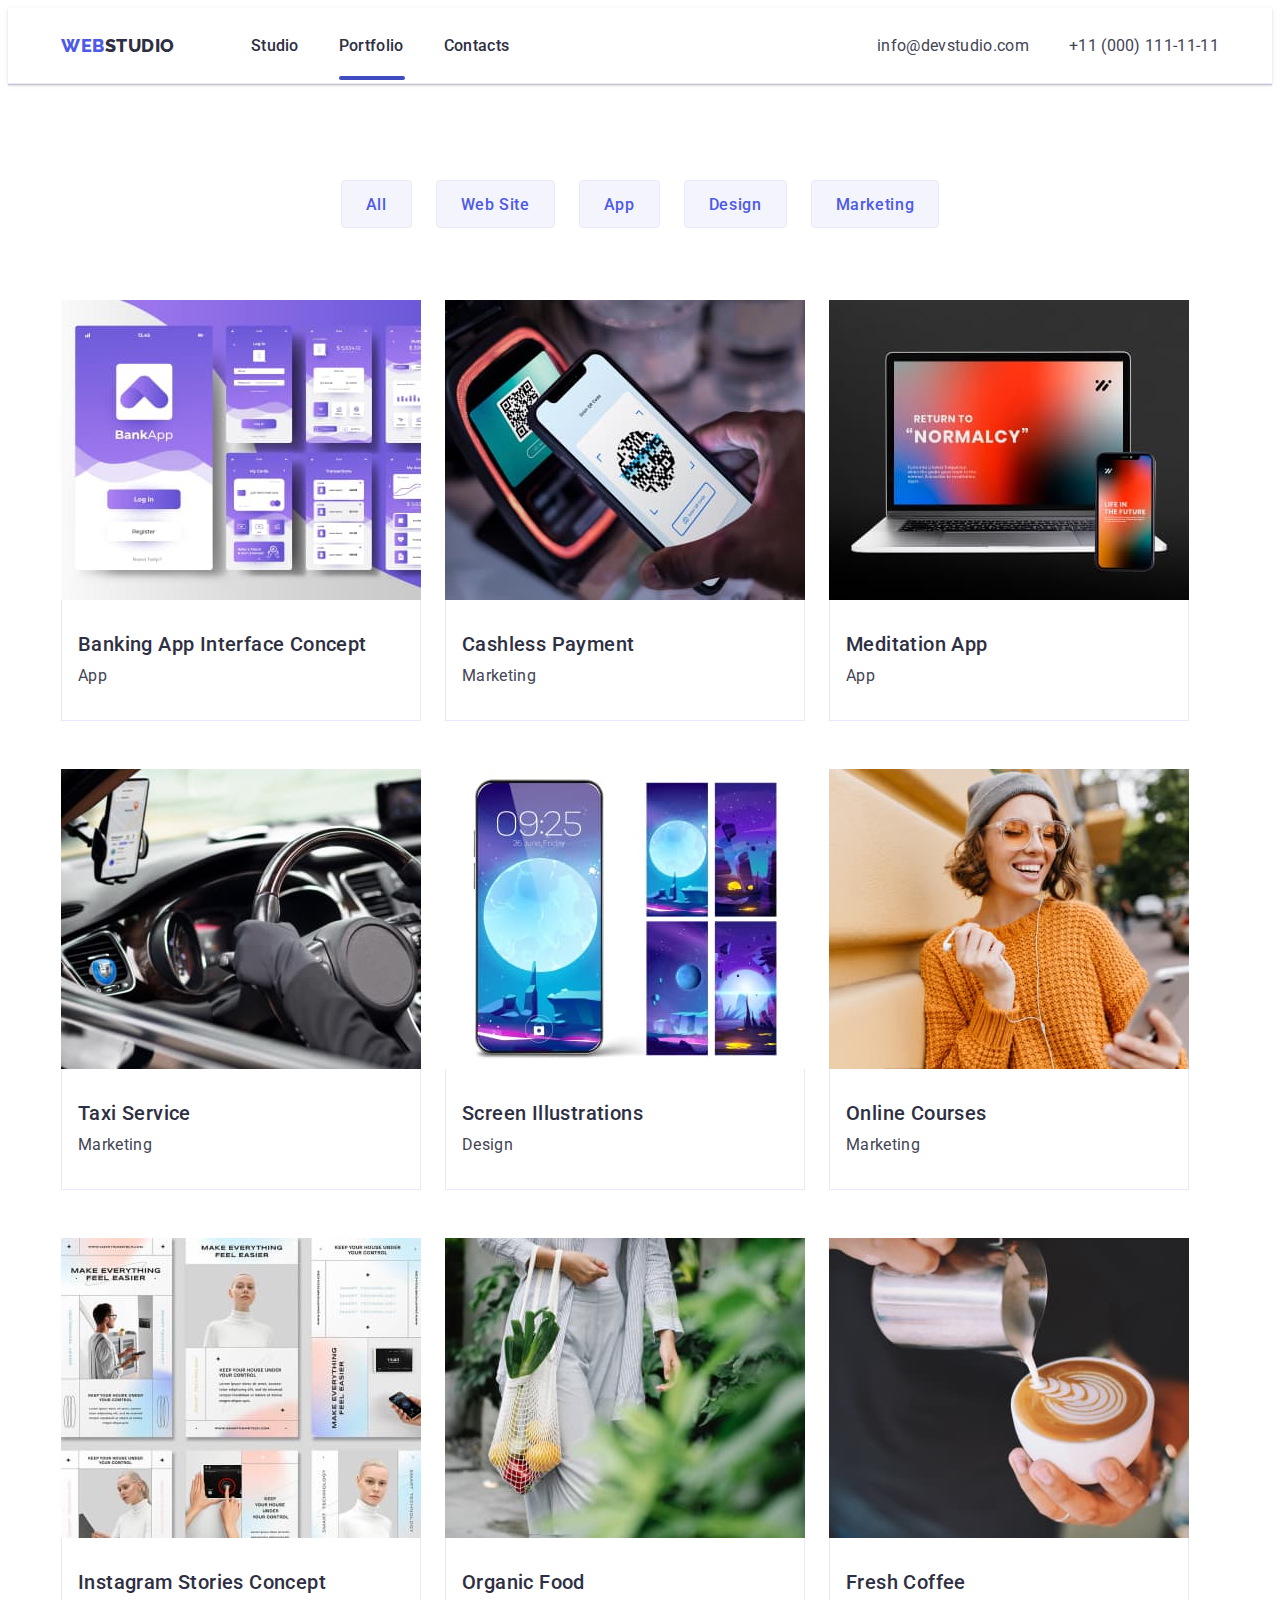
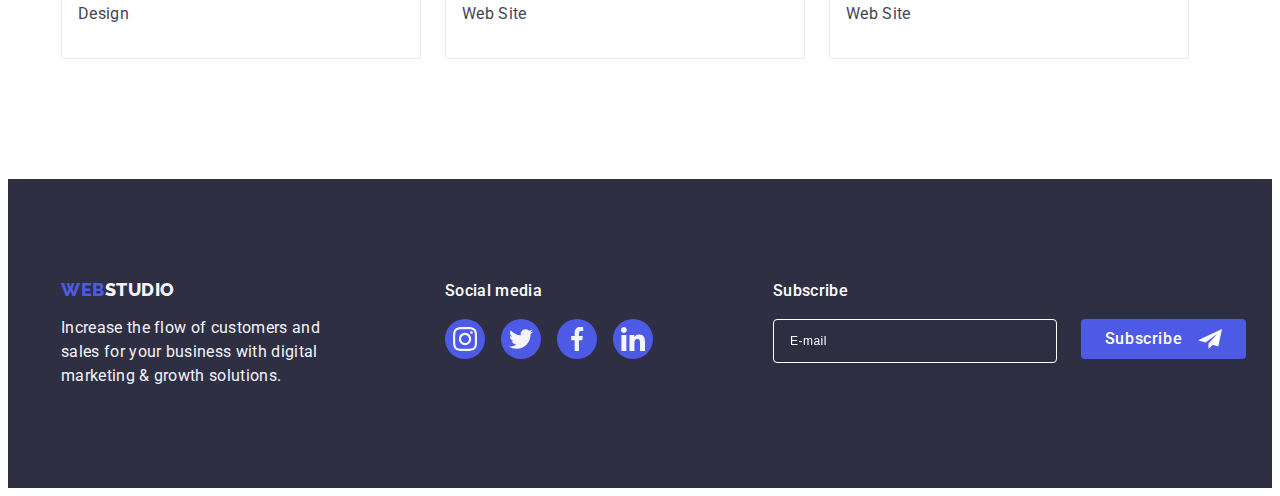
==== commit fdf5cc5f: "05" ====
--- a/portfolio.html
+++ b/portfolio.html
@@ -28,9 +28,7 @@
           >
           <ul class="header-list list">
             <li class="header-item">
-              <a class="header-link link header-studio" href="./index.html"
-                >Studio</a
-              >
+              <a class="header-link link" href="./index.html">Studio</a>
             </li>
             <li class="header-item">
               <a
--- a/css/styles.css
+++ b/css/styles.css
@@ -130,7 +130,8 @@
     transition: color 250ms cubic-bezier(0.4, 0, 0.2, 1);
 }
 
-.header-studio:hover::before {
+
+.header-studio::after {
     content: '';
     position: absolute;
     left: 0;
@@ -141,29 +142,7 @@
     border-radius: 2px;
 }
 
-.header-studio:hover::after {
-    content: '';
-    position: absolute;
-    left: 0;
-    width: 48px;
-    height: 4px;
-    bottom: -1px;
-    background-color: #404bbf;
-    border-radius: 2px;
-}
-
-.header-portfolio:hover::before {
-    content: '';
-    position: absolute;
-    left: 0;
-    width: 66px;
-    height: 4px;
-    bottom: -1px;
-    background-color: #404bbf;
-    border-radius: 2px;
-}
-
-.header-portfolio:hover::after {
+.header-portfolio::after {
     content: '';
     position: absolute;
     left: 0;
@@ -967,6 +946,10 @@
     transition: border-color 250ms cubic-bezier(0.4, 0, 0.2, 1);
 }
 
+.form-contact-comment::placeholder {
+    color: var(--navyblue-modal, rgba(46, 47, 66, 0.40));
+}
+
 .form-contact-comment:focus {
     border-color: #4D5AE5;
 }
